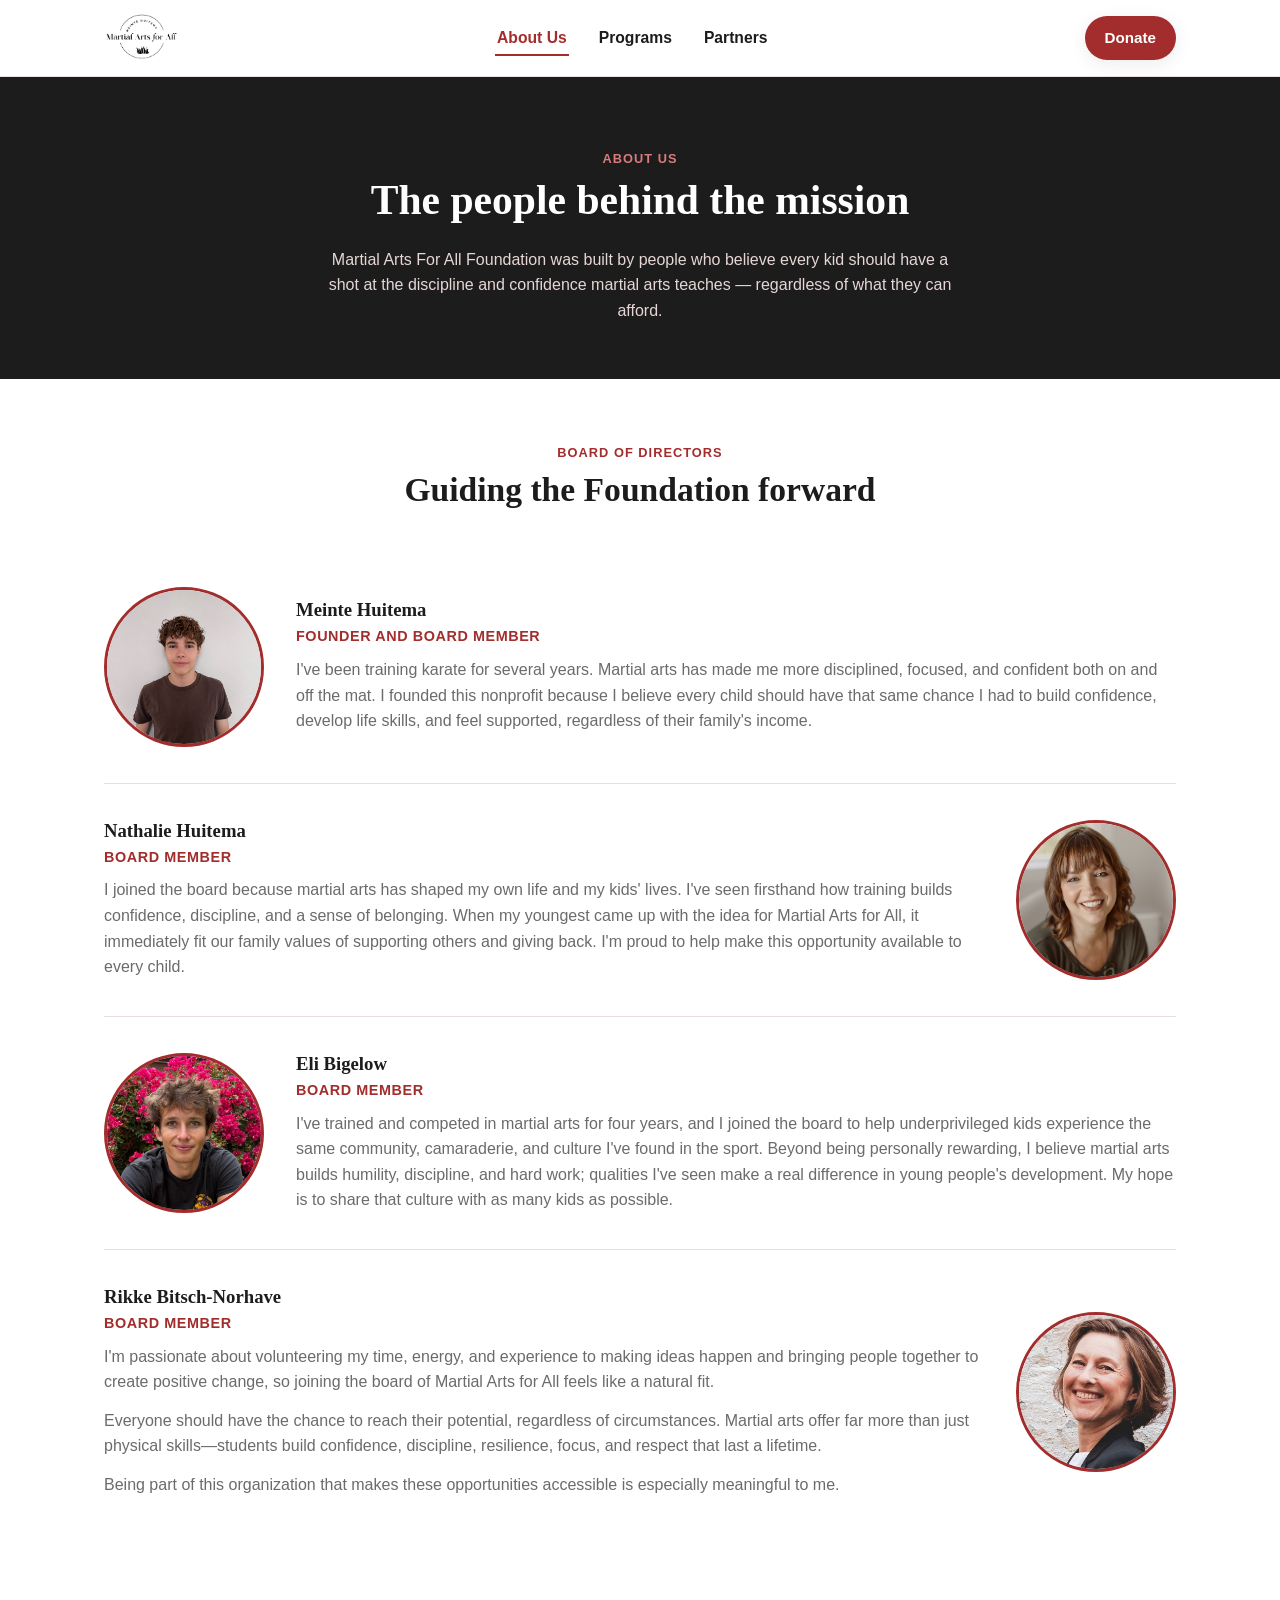
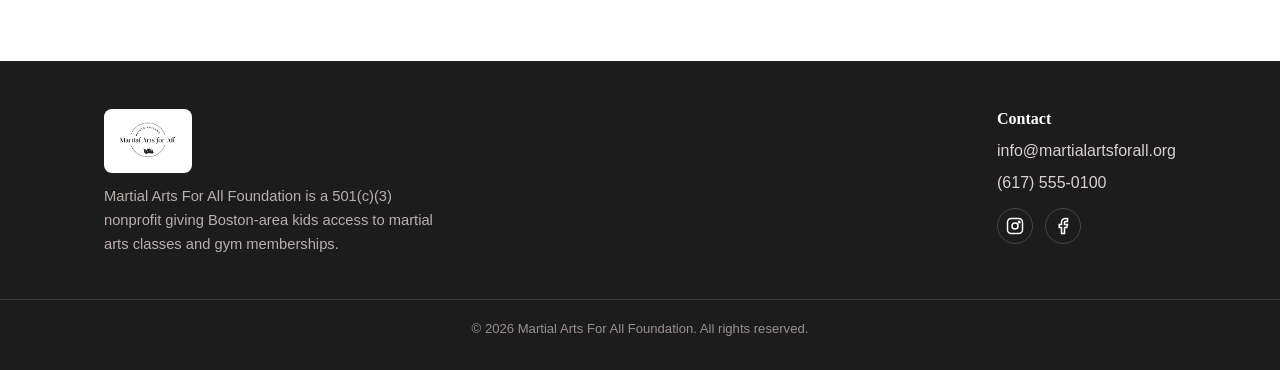
==== about.html @ ae96525d "Initial site" ====
<!DOCTYPE html>
<html lang="en">
<head>
<meta charset="UTF-8">
<meta name="viewport" content="width=device-width, initial-scale=1.0">
<title>About Us | Martial Arts For All Foundation</title>
<meta name="description" content="Meet the founder and board members of Martial Arts For All Foundation, the Boston-area nonprofit connecting underprivileged kids with martial arts training.">
<link rel="icon" href="Images/mafa-logo.png">
<link rel="stylesheet" href="css/style.css?v=4">
</head>
<body>

<header class="site-header">
  <div class="header-inner">
    <a href="index.html" class="logo-link" aria-label="Martial Arts For All Foundation — Home">
      <img src="Images/mafa-logo.png" alt="Martial Arts For All Foundation logo" class="logo-img">
    </a>
    <nav class="site-nav" id="site-nav">
      <ul>
        <li><a href="about.html" aria-current="page">About Us</a></li>
        <li><a href="programs.html">Programs</a></li>
        <li><a href="partners.html">Partners</a></li>
      </ul>
    </nav>
    <div class="header-actions">
      <a class="btn-donate" href="https://givebutter.com/martialartsforallfoundation" target="_blank" rel="noopener">Donate</a>
      <button class="nav-toggle" id="navToggle" aria-label="Toggle navigation menu" aria-expanded="false" aria-controls="site-nav">
        <span></span><span></span><span></span>
      </button>
    </div>
  </div>
</header>

<main>

  <section class="page-hero">
    <div class="container">
      <span class="eyebrow" style="color:var(--light-red);">About Us</span>
      <h1>The people behind the mission</h1>
      <p>Martial Arts For All Foundation was built by people who believe every kid should have a shot at the discipline and confidence martial arts teaches — regardless of what they can afford.</p>
    </div>
  </section>

  <section>
    <div class="container">
      <div class="section-head">
        <span class="eyebrow">Board of Directors</span>
        <h2>Guiding the Foundation forward</h2>
      </div>

      <div>
        <div class="bio-row">
          <div class="bio-photo">
            <img src="Images/meinte-huitema.jpg" alt="Headshot of Meinte Huitema">
          </div>
          <div class="bio-text">
            <h3>Meinte Huitema</h3>
            <span class="bio-role">Founder and Board Member</span>
            <p>I've been training karate for several years. Martial arts has made me more disciplined, focused, and confident both on and off the mat. I founded this nonprofit because I believe every child should have that same chance I had to build confidence, develop life skills, and feel supported, regardless of their family's income.</p>
          </div>
        </div>

        <div class="bio-row reverse">
          <div class="bio-photo">
            <img src="Images/nathalie-huitema.jpg" alt="Headshot of Nathalie Huitema">
          </div>
          <div class="bio-text">
            <h3>Nathalie Huitema</h3>
            <span class="bio-role">Board Member</span>
            <p>I joined the board because martial arts has shaped my own life and my kids' lives. I've seen firsthand how training builds confidence, discipline, and a sense of belonging. When my youngest came up with the idea for Martial Arts for All, it immediately fit our family values of supporting others and giving back. I'm proud to help make this opportunity available to every child.</p>
          </div>
        </div>

        <div class="bio-row">
          <div class="bio-photo">
            <img src="Images/eli-bigelow.jpg" alt="Headshot of Eli Bigelow">
          </div>
          <div class="bio-text">
            <h3>Eli Bigelow</h3>
            <span class="bio-role">Board Member</span>
            <p>I've trained and competed in martial arts for four years, and I joined the board to help underprivileged kids experience the same community, camaraderie, and culture I've found in the sport. Beyond being personally rewarding, I believe martial arts builds humility, discipline, and hard work; qualities I've seen make a real difference in young people's development. My hope is to share that culture with as many kids as possible.</p>
          </div>
        </div>

        <div class="bio-row reverse">
          <div class="bio-photo">
            <img src="Images/rikke-bitsch-norhave.jpg" alt="Headshot of Rikke Bitsch-Norhave">
          </div>
          <div class="bio-text">
            <h3>Rikke Bitsch-Norhave</h3>
            <span class="bio-role">Board Member</span>
            <p>I'm passionate about volunteering my time, energy, and experience to making ideas happen and bringing people together to create positive change, so joining the board of Martial Arts for All feels like a natural fit.</p>
            <p>Everyone should have the chance to reach their potential, regardless of circumstances. Martial arts offer far more than just physical skills—students build confidence, discipline, resilience, focus, and respect that last a lifetime.</p>
            <p>Being part of this organization that makes these opportunities accessible is especially meaningful to me.</p>
          </div>
        </div>
      </div>
    </div>
  </section>

</main>

<footer class="site-footer">
  <div class="footer-inner">
    <div class="footer-brand">
      <div class="footer-logo-badge">
        <img src="Images/mafa-logo.png" alt="Martial Arts For All Foundation logo" class="footer-logo">
      </div>
      <p>Martial Arts For All Foundation is a 501(c)(3) nonprofit giving Boston-area kids access to martial arts classes and gym memberships.</p>
    </div>
    <div class="footer-contact">
      <h3>Contact</h3>
      <p><a href="mailto:info@martialartsforall.org">info@martialartsforall.org</a></p>
      <p><a href="tel:+16175550100">(617) 555-0100</a></p>
      <div class="social-links">
        <a href="#" aria-label="Martial Arts For All Foundation on Instagram">
          <svg width="18" height="18" viewBox="0 0 24 24" fill="none" stroke="currentColor" stroke-width="2"><rect x="2" y="2" width="20" height="20" rx="5"/><circle cx="12" cy="12" r="4"/><circle cx="17.5" cy="6.5" r="1"/></svg>
        </a>
        <a href="#" aria-label="Martial Arts For All Foundation on Facebook">
          <svg width="18" height="18" viewBox="0 0 24 24" fill="none" stroke="currentColor" stroke-width="2"><path d="M18 2h-3a5 5 0 0 0-5 5v3H7v4h3v8h4v-8h3l1-4h-4V7a1 1 0 0 1 1-1h3z"/></svg>
        </a>
      </div>
    </div>
  </div>
  <div class="footer-bottom">
    <p>&copy; 2026 Martial Arts For All Foundation. All rights reserved.</p>
  </div>
</footer>

<script src="js/main.js"></script>
</body>
</html>
---- css/style.css ----
/* ==========================================================================
   Martial Arts For All Foundation — global stylesheet
   ========================================================================== */

:root {
  --red: #A32D2D;
  --red-dark: #7E2323;
  --charcoal: #1C1C1C;
  --light-red: #D97B7B;
  --gray: #6B6B6B;
  --white: #FFFFFF;
  --off-white: #FAF7F6;
  --border: #E7DEDE;

  --font-display: Georgia, "Times New Roman", serif;
  --font-body: -apple-system, BlinkMacSystemFont, "Segoe UI", Roboto, Helvetica, Arial, sans-serif;

  --max-width: 1120px;
  --radius-sm: 8px;
  --radius-md: 14px;
  --radius-lg: 22px;
  --shadow: 0 4px 18px rgba(28, 28, 28, 0.08);
  --shadow-hover: 0 10px 28px rgba(28, 28, 28, 0.14);
}

/* ---------- Reset ---------- */
* { box-sizing: border-box; }
html { scroll-behavior: smooth; }
body {
  margin: 0;
  font-family: var(--font-body);
  color: var(--charcoal);
  background: var(--white);
  line-height: 1.6;
  -webkit-font-smoothing: antialiased;
}
img { max-width: 100%; display: block; }
a { color: var(--red); text-decoration: none; }
a:hover { text-decoration: underline; }
ul { list-style: none; margin: 0; padding: 0; }
h1, h2, h3, h4 { font-family: var(--font-display); line-height: 1.2; margin: 0 0 0.5em; color: var(--charcoal); }
p { margin: 0 0 1em; }
.container {
  max-width: var(--max-width);
  margin: 0 auto;
  padding: 0 24px;
}
.visually-hidden {
  position: absolute; width: 1px; height: 1px; overflow: hidden;
  clip: rect(0 0 0 0); white-space: nowrap;
}
main { display: block; }
section { padding: 64px 0; }
.section-tight { padding: 40px 0; }
.section-alt { background: var(--off-white); }

.eyebrow {
  text-transform: uppercase;
  letter-spacing: 0.08em;
  font-size: 0.8rem;
  font-weight: 600;
  color: var(--red);
  margin-bottom: 0.5em;
  display: block;
}

/* ---------- Buttons ---------- */
.btn {
  display: inline-flex;
  align-items: center;
  justify-content: center;
  gap: 8px;
  padding: 12px 22px;
  border-radius: var(--radius-sm);
  font-weight: 600;
  border: 2px solid transparent;
  cursor: pointer;
  transition: transform 0.15s ease, box-shadow 0.15s ease, background 0.15s ease;
  text-decoration: none;
}
.btn:hover { text-decoration: none; transform: translateY(-1px); }
.btn-primary {
  background: var(--red);
  color: var(--white);
  box-shadow: var(--shadow);
}
.btn-primary:hover { background: var(--red-dark); box-shadow: var(--shadow-hover); }
.btn-outline {
  background: transparent;
  color: var(--charcoal);
  border-color: var(--charcoal);
}
.btn-outline:hover { background: var(--charcoal); color: var(--white); }

/* ---------- Header ---------- */
.site-header {
  position: sticky;
  top: 0;
  z-index: 100;
  background: rgba(255, 255, 255, 0.96);
  backdrop-filter: saturate(180%) blur(6px);
  border-bottom: 1px solid var(--border);
}
.header-inner {
  max-width: var(--max-width);
  margin: 0 auto;
  padding: 10px 24px;
  display: flex;
  align-items: center;
  gap: 20px;
}
.logo-link { flex-shrink: 0; display: inline-flex; }
.logo-img { height: 56px; width: auto; }

.site-nav { flex: 1; }
.site-nav ul { display: flex; gap: 28px; justify-content: center; }
.site-nav a {
  color: var(--charcoal);
  font-weight: 600;
  font-size: 0.98rem;
  padding: 8px 2px;
  border-bottom: 2px solid transparent;
}
.site-nav a:hover,
.site-nav a[aria-current="page"] {
  color: var(--red);
  border-bottom-color: var(--red);
  text-decoration: none;
}

.header-actions { display: flex; align-items: center; gap: 14px; flex-shrink: 0; }
.btn-donate {
  background: var(--red);
  color: var(--white);
  padding: 10px 20px;
  border-radius: 999px;
  font-weight: 700;
  font-size: 0.95rem;
  box-shadow: var(--shadow);
}
.btn-donate:hover { background: var(--red-dark); text-decoration: none; }

.nav-toggle {
  display: none;
  flex-direction: column;
  justify-content: center;
  gap: 5px;
  width: 40px;
  height: 40px;
  background: transparent;
  border: 1px solid var(--border);
  border-radius: var(--radius-sm);
  cursor: pointer;
}
.nav-toggle span {
  display: block;
  height: 2px;
  width: 20px;
  margin: 0 auto;
  background: var(--charcoal);
  transition: transform 0.2s ease, opacity 0.2s ease;
}
.nav-toggle[aria-expanded="true"] span:nth-child(1) { transform: translateY(7px) rotate(45deg); }
.nav-toggle[aria-expanded="true"] span:nth-child(2) { opacity: 0; }
.nav-toggle[aria-expanded="true"] span:nth-child(3) { transform: translateY(-7px) rotate(-45deg); }

/* ---------- Hero ---------- */
.hero {
  position: relative;
  color: var(--white);
  background: var(--charcoal);
  overflow: hidden;
}
.hero-bg {
  position: absolute;
  inset: 0;
  width: 100%;
  height: 100%;
  object-fit: cover;
  opacity: 0.55;
}
.hero-overlay {
  position: absolute;
  inset: 0;
  background: linear-gradient(180deg, rgba(28,28,28,0.75) 0%, rgba(28,28,28,0.88) 100%);
}
.hero-content {
  position: relative;
  max-width: var(--max-width);
  margin: 0 auto;
  padding: 110px 24px 96px;
  text-align: center;
}
.hero-logo {
  width: 433px;
  max-width: 60%;
  height: auto;
  margin: 0 auto 24px;
}
.hero-content h1 {
  color: var(--white);
  font-size: clamp(2rem, 5vw, 3.2rem);
  margin-bottom: 0.4em;
}
.hero-content p {
  max-width: 660px;
  margin: 0 auto 1.6em;
  font-size: 1.15rem;
  color: #F1E7E7;
}
.hero-actions { display: flex; gap: 16px; justify-content: center; flex-wrap: wrap; }

/* simple hero for interior pages */
.page-hero {
  background: var(--charcoal);
  color: var(--white);
  padding: 72px 0 56px;
  text-align: center;
}
.page-hero h1 { color: var(--white); font-size: clamp(1.8rem, 4vw, 2.6rem); }
.page-hero p { color: #E7D6D6; max-width: 640px; margin: 0.6em auto 0; }

/* ---------- Preview cards (Home) ---------- */
.card-grid {
  display: grid;
  grid-template-columns: repeat(3, 1fr);
  gap: 24px;
}
.preview-card {
  background: var(--white);
  border: 1px solid var(--border);
  border-radius: var(--radius-md);
  padding: 28px 24px;
  box-shadow: var(--shadow);
  transition: box-shadow 0.2s ease, transform 0.2s ease;
}
.preview-card:hover { box-shadow: var(--shadow-hover); transform: translateY(-3px); }
.preview-card h3 { font-size: 1.2rem; margin-bottom: 0.4em; }
.preview-card p { color: var(--gray); margin-bottom: 1em; }
.preview-card .learn-more {
  font-weight: 700;
  color: var(--red);
  display: inline-flex;
  align-items: center;
  gap: 6px;
}

/* ---------- Donate tiles (Home) ---------- */
.donate-tiles {
  display: grid;
  grid-template-columns: repeat(2, 1fr);
  gap: 24px;
  max-width: 640px;
  margin: 0 auto;
}
.donate-tile {
  display: flex;
  flex-direction: column;
  align-items: center;
  justify-content: center;
  gap: 10px;
  padding: 36px 20px;
  border-radius: var(--radius-lg);
  color: var(--white);
  font-weight: 700;
  font-size: 1.05rem;
  text-align: center;
  box-shadow: var(--shadow);
  transition: transform 0.15s ease, box-shadow 0.15s ease;
}
.donate-tile:hover { transform: translateY(-3px); box-shadow: var(--shadow-hover); text-decoration: none; }
.donate-tile-venmo { background: #3D95CE; }
.donate-tile-givebutter { background: var(--red); }
.donate-tile .tile-icon { font-size: 1.8rem; }

/* ---------- Contact card ---------- */
.contact-card {
  background: var(--charcoal);
  color: var(--white);
  border-radius: var(--radius-lg);
  padding: 44px 40px;
  display: flex;
  flex-wrap: wrap;
  gap: 32px;
  justify-content: space-between;
  align-items: center;
}
.contact-card h2 { color: var(--white); }
.contact-card a { color: var(--white); font-weight: 600; }
.contact-card-item { display: flex; flex-direction: column; gap: 6px; }
.contact-card-label { color: var(--light-red); font-size: 0.8rem; text-transform: uppercase; letter-spacing: 0.06em; }
.contact-social { display: flex; gap: 14px; }
.contact-social a {
  width: 40px; height: 40px;
  display: inline-flex; align-items: center; justify-content: center;
  border: 1px solid rgba(255,255,255,0.3);
  border-radius: 50%;
  color: var(--white);
}
.contact-social a:hover { background: var(--red); border-color: var(--red); }

/* ---------- Mission statement (About) ---------- */
.mission-text {
  max-width: 700px;
  margin: 0 auto;
  font-size: 1.08rem;
  line-height: 1.75;
  color: var(--charcoal);
}
.mission-text p:last-child { margin-bottom: 0; }

/* ---------- Stacked bio rows (About / Partners) ---------- */
.bio-row {
  display: flex;
  gap: 32px;
  align-items: center;
  padding: 36px 0;
  border-bottom: 1px solid var(--border);
}
.bio-row:last-child { border-bottom: none; }
.bio-row.reverse { flex-direction: row-reverse; }
.bio-photo {
  flex-shrink: 0;
  width: 160px;
  height: 160px;
  border-radius: 50%;
  overflow: hidden;
  border: 3px solid var(--red);
}
.bio-photo img { width: 100%; height: 100%; object-fit: cover; }
.avatar-placeholder {
  width: 100%; height: 100%;
  display: flex; align-items: center; justify-content: center;
  background: var(--off-white);
  color: var(--red);
  font-family: var(--font-display);
  font-size: 2.4rem;
  font-weight: 700;
}
.bio-text h3 { margin-bottom: 0.2em; }
.bio-role { color: var(--red); font-weight: 700; font-size: 0.9rem; text-transform: uppercase; letter-spacing: 0.04em; margin-bottom: 0.6em; display: block; }
.bio-text p { color: var(--gray); margin: 0 0 0.8em; }
.bio-text p:last-child { margin-bottom: 0; }
.placeholder-note {
  font-size: 0.82rem;
  color: var(--gray);
  font-style: italic;
  margin-top: 0.6em;
}

/* ---------- Dollar tiers (Programs) ---------- */
.tier-grid {
  display: grid;
  grid-template-columns: repeat(3, 1fr);
  gap: 24px;
}
.tier-card {
  border: 1px solid var(--border);
  border-radius: var(--radius-md);
  padding: 30px 26px;
  text-align: center;
  box-shadow: var(--shadow);
}
.tier-amount {
  font-family: var(--font-display);
  font-size: 2.2rem;
  color: var(--red);
  font-weight: 700;
  margin-bottom: 0.2em;
}
.tier-card h4 { font-size: 1.05rem; margin-bottom: 0.4em; }
.tier-card p { color: var(--gray); font-size: 0.95rem; margin: 0; }

.programs-cta {
  background: var(--red);
  color: var(--white);
  border-radius: var(--radius-lg);
  padding: 48px;
  text-align: center;
}
.programs-cta h2 { color: var(--white); }
.programs-cta p { color: #F5E4E4; max-width: 560px; margin: 0 auto 1.6em; }
.programs-cta .btn-primary { background: var(--white); color: var(--red); }
.programs-cta .btn-primary:hover { background: var(--off-white); }

/* ---------- Testimonials (Impact) ---------- */
.testimonial-grid {
  display: grid;
  grid-template-columns: repeat(3, 1fr);
  gap: 24px;
}
.testimonial-card {
  background: var(--off-white);
  border-radius: var(--radius-md);
  padding: 30px 26px;
  display: flex;
  flex-direction: column;
  gap: 16px;
}
.testimonial-quote {
  font-family: var(--font-display);
  font-size: 1.05rem;
  font-style: italic;
  color: var(--charcoal);
  margin: 0;
}
.testimonial-author {
  display: flex;
  align-items: center;
  gap: 12px;
  margin-top: auto;
}
.testimonial-avatar {
  width: 48px; height: 48px;
  border-radius: 50%;
  overflow: hidden;
  flex-shrink: 0;
}
.testimonial-avatar img { width: 100%; height: 100%; object-fit: cover; }
.testimonial-name { font-weight: 700; font-size: 0.92rem; }
.testimonial-role { color: var(--gray); font-size: 0.82rem; }

/* ---------- Section headings ---------- */
.section-head { max-width: 680px; margin: 0 auto 40px; text-align: center; }
.section-head h2 { font-size: clamp(1.6rem, 3vw, 2.1rem); }
.section-head p { color: var(--gray); }

/* ---------- Footer ---------- */
.site-footer {
  background: var(--charcoal);
  color: #D9D0D0;
  margin-top: 64px;
}
.footer-inner {
  max-width: var(--max-width);
  margin: 0 auto;
  padding: 48px 24px 28px;
  display: flex;
  flex-wrap: wrap;
  gap: 32px;
  justify-content: space-between;
}
.footer-brand { max-width: 340px; }
.footer-logo-badge {
  display: inline-flex;
  background: var(--white);
  padding: 10px 14px;
  border-radius: var(--radius-sm);
  margin-bottom: 12px;
}
.footer-logo { height: 44px; display: block; }
.footer-brand p { color: #B9AFAF; font-size: 0.92rem; }
.footer-contact h3 { color: var(--white); font-size: 1rem; margin-bottom: 0.6em; }
.footer-contact p { margin: 0 0 0.4em; }
.footer-contact a { color: #D9D0D0; }
.footer-contact a:hover { color: var(--light-red); }
.social-links { display: flex; gap: 12px; margin-top: 12px; }
.social-links a {
  width: 36px; height: 36px;
  display: inline-flex; align-items: center; justify-content: center;
  border: 1px solid #4A4444;
  border-radius: 50%;
  color: var(--white);
}
.social-links a:hover { background: var(--red); border-color: var(--red); }
.footer-bottom {
  border-top: 1px solid #3A3535;
  text-align: center;
  padding: 18px 24px;
  font-size: 0.82rem;
  color: #9A9090;
}

/* ---------- Responsive ---------- */
@media (max-width: 900px) {
  .card-grid { grid-template-columns: repeat(2, 1fr); }
  .tier-grid { grid-template-columns: repeat(2, 1fr); }
  .testimonial-grid { grid-template-columns: 1fr; }
}

@media (max-width: 720px) {
  .site-nav {
    position: absolute;
    top: 100%;
    left: 0;
    right: 0;
    background: var(--white);
    border-bottom: 1px solid var(--border);
    max-height: 0;
    overflow: hidden;
    transition: max-height 0.25s ease;
  }
  .site-nav.open { max-height: 320px; }
  .site-nav ul { flex-direction: column; gap: 0; padding: 8px 24px 16px; }
  .site-nav a { display: block; padding: 12px 0; border-bottom: 1px solid var(--border); }
  .nav-toggle { display: flex; }
  .header-inner { flex-wrap: wrap; }
  .btn-donate { order: 1; }
  .nav-toggle { order: 2; }
  .site-nav { order: 3; }

  .card-grid { grid-template-columns: 1fr; }
  .tier-grid { grid-template-columns: 1fr; }
  .donate-tiles { grid-template-columns: 1fr; }
  .bio-row, .bio-row.reverse { flex-direction: column; text-align: center; }
  .contact-card { flex-direction: column; text-align: center; align-items: center; }
  .contact-card-item { align-items: center; }
}
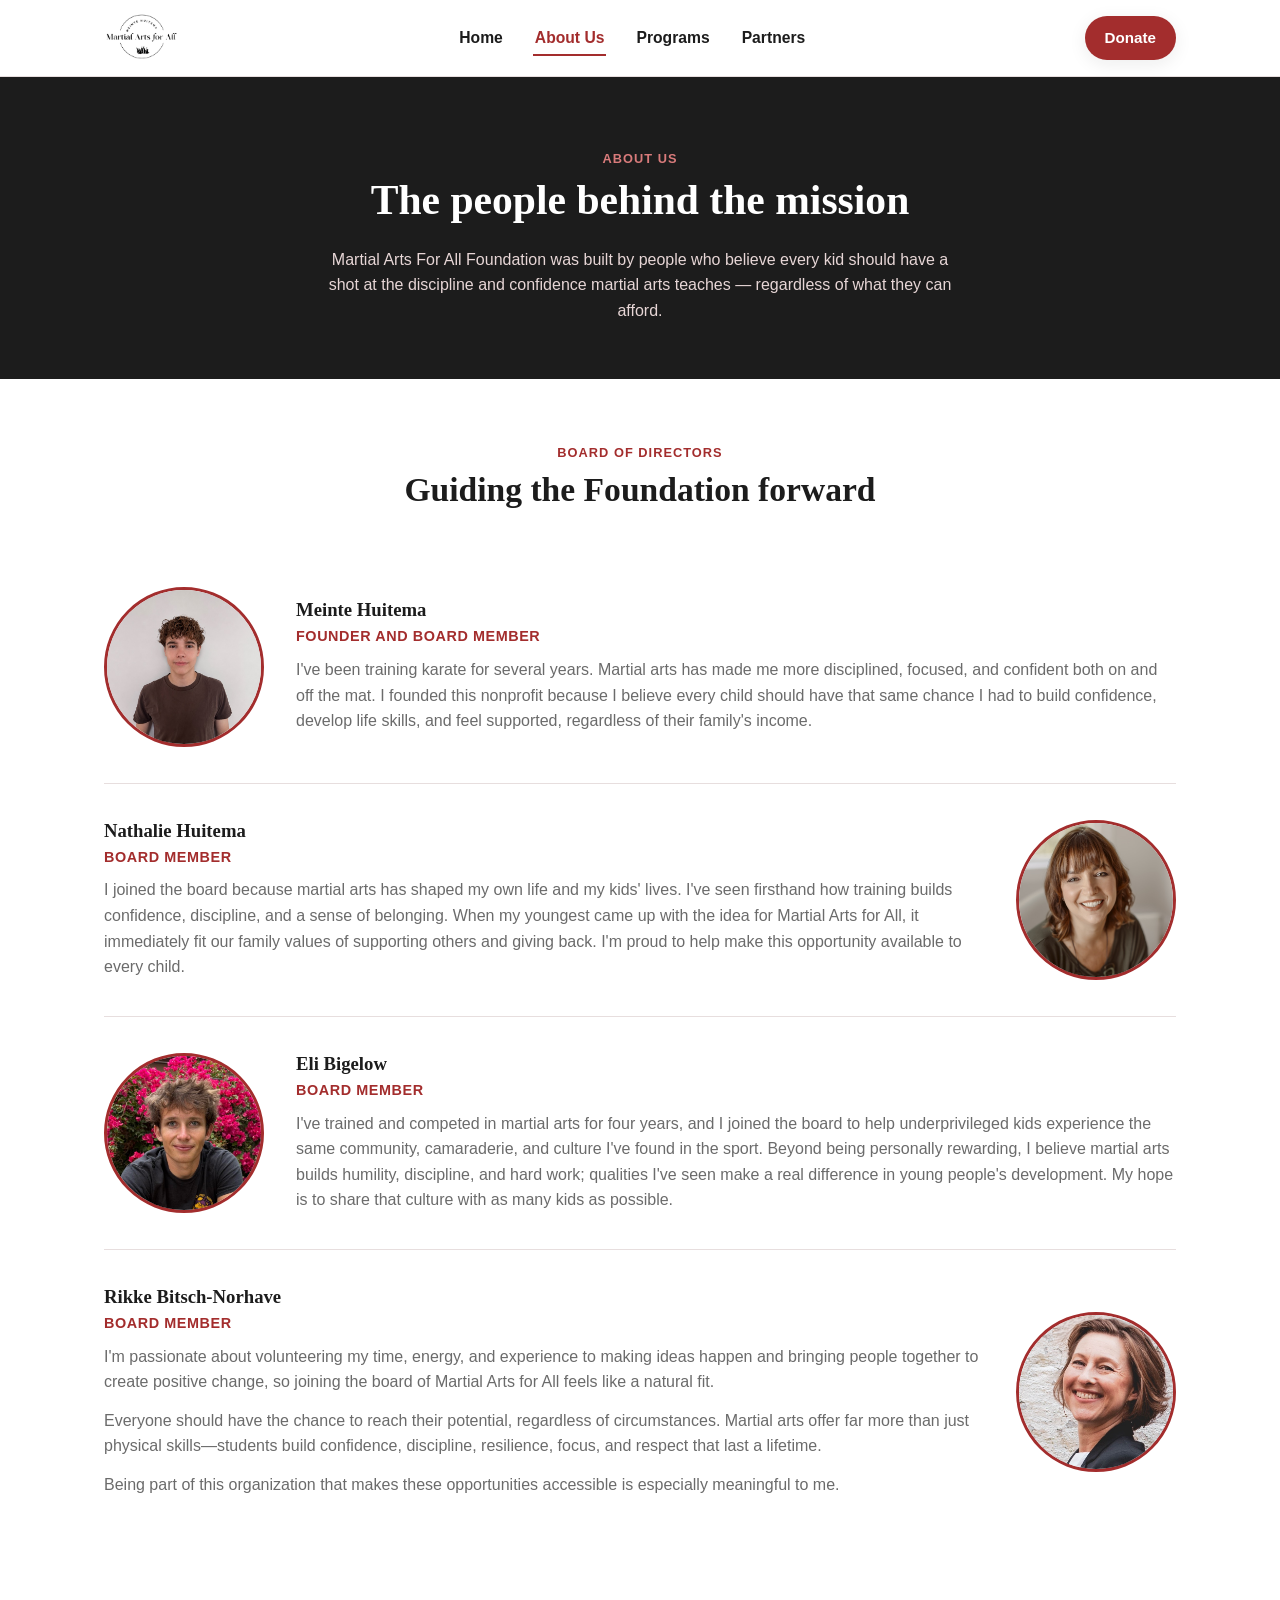
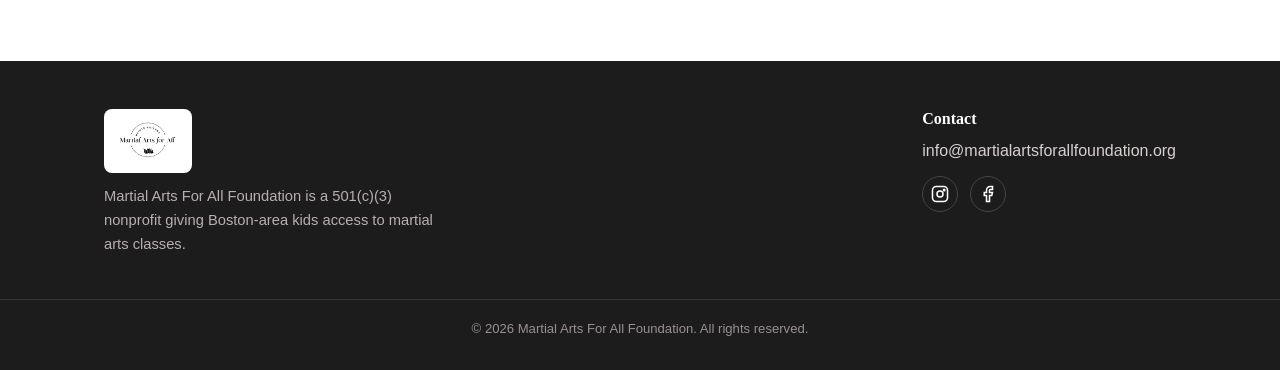
==== commit bcb2c986: "Update contact info, footer text, add Home link, fix Instagram link Co-Authored-By: Claude Sonnet 5 " ====
--- a/about.html
+++ b/about.html
@@ -17,6 +17,7 @@
     </a>
     <nav class="site-nav" id="site-nav">
       <ul>
+        <li><a href="index.html">Home</a></li>
         <li><a href="about.html" aria-current="page">About Us</a></li>
         <li><a href="programs.html">Programs</a></li>
         <li><a href="partners.html">Partners</a></li>
@@ -106,14 +107,13 @@
       <div class="footer-logo-badge">
         <img src="Images/mafa-logo.png" alt="Martial Arts For All Foundation logo" class="footer-logo">
       </div>
-      <p>Martial Arts For All Foundation is a 501(c)(3) nonprofit giving Boston-area kids access to martial arts classes and gym memberships.</p>
+      <p>Martial Arts For All Foundation is a 501(c)(3) nonprofit giving Boston-area kids access to martial arts classes.</p>
     </div>
     <div class="footer-contact">
       <h3>Contact</h3>
-      <p><a href="mailto:info@martialartsforall.org">info@martialartsforall.org</a></p>
-      <p><a href="tel:+16175550100">(617) 555-0100</a></p>
+      <p><a href="mailto:info@martialartsforallfoundation.org">info@martialartsforallfoundation.org</a></p>
       <div class="social-links">
-        <a href="#" aria-label="Martial Arts For All Foundation on Instagram">
+        <a href="https://www.instagram.com/martial_arts_for_all/" target="_blank" rel="noopener" aria-label="Martial Arts For All Foundation on Instagram">
           <svg width="18" height="18" viewBox="0 0 24 24" fill="none" stroke="currentColor" stroke-width="2"><rect x="2" y="2" width="20" height="20" rx="5"/><circle cx="12" cy="12" r="4"/><circle cx="17.5" cy="6.5" r="1"/></svg>
         </a>
         <a href="#" aria-label="Martial Arts For All Foundation on Facebook">
